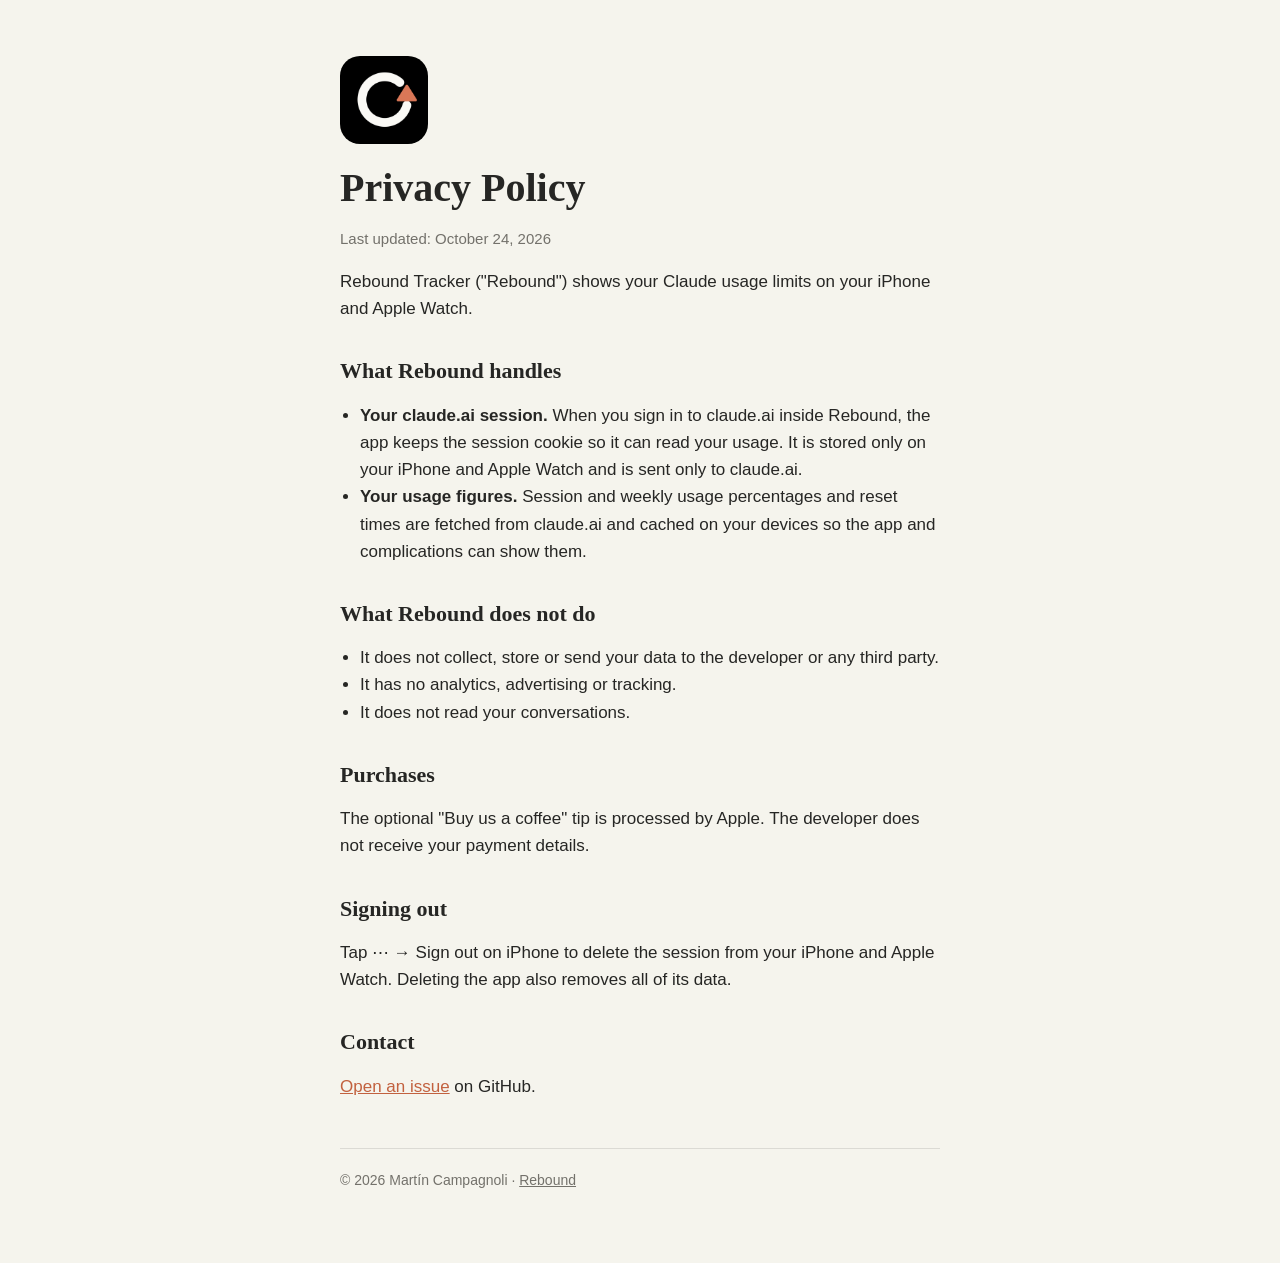
==== privacy/index.html @ c0738448 "Rebound site: support page and privacy policy Co-Authored-By: Claude Opus 5.5 <noreply@anthropic.com" ====
<!doctype html>
<html lang="en">
<head>
  <meta charset="utf-8">
  <meta name="viewport" content="width=device-width, initial-scale=1">
  <title>Rebound Privacy Policy</title>
  <meta name="description" content="How Rebound Tracker handles your data.">
  <link rel="icon" href="../icon.png">
  <link rel="stylesheet" href="../style.css">
</head>
<body>
<main>
  <a href="../"><img class="icon" src="../icon.png" alt="Rebound"></a>
  <h1>Privacy Policy</h1>
  <p class="updated">Last updated: October 24, 2026</p>

  <p>Rebound Tracker ("Rebound") shows your Claude usage limits on your iPhone and Apple Watch.</p>

  <h2>What Rebound handles</h2>
  <ul>
    <li><strong>Your claude.ai session.</strong> When you sign in to claude.ai inside Rebound, the app keeps the session cookie so it can read your usage. It is stored only on your iPhone and Apple Watch and is sent only to claude.ai.</li>
    <li><strong>Your usage figures.</strong> Session and weekly usage percentages and reset times are fetched from claude.ai and cached on your devices so the app and complications can show them.</li>
  </ul>

  <h2>What Rebound does not do</h2>
  <ul>
    <li>It does not collect, store or send your data to the developer or any third party.</li>
    <li>It has no analytics, advertising or tracking.</li>
    <li>It does not read your conversations.</li>
  </ul>

  <h2>Purchases</h2>
  <p>The optional "Buy us a coffee" tip is processed by Apple. The developer does not receive your payment details.</p>

  <h2>Signing out</h2>
  <p>Tap ⋯ → Sign out on iPhone to delete the session from your iPhone and Apple Watch. Deleting the app also removes all of its data.</p>

  <h2>Contact</h2>
  <p><a href="https://github.com/martincampagnoli/rebound-site/issues">Open an issue</a> on GitHub.</p>

  <footer>© 2026 Martín Campagnoli · <a href="../">Rebound</a></footer>
</main>
</body>
</html>
---- style.css ----
:root {
  --bg: #F5F4ED;
  --card: #FFFFFF;
  --text: #262624;
  --muted: #73716B;
  --accent: #C2613F;
  --line: rgba(38, 38, 36, 0.12);
}
@media (prefers-color-scheme: dark) {
  :root {
    --bg: #1F1E1C;
    --card: #2A2927;
    --text: #F5F4ED;
    --muted: #A3A19A;
    --accent: #E08A6C;
    --line: rgba(245, 244, 237, 0.12);
  }
}
* { box-sizing: border-box; }
body {
  margin: 0;
  background: var(--bg);
  color: var(--text);
  font: 17px/1.6 -apple-system, BlinkMacSystemFont, "Segoe UI", Helvetica, Arial, sans-serif;
}
main { max-width: 640px; margin: 0 auto; padding: 56px 20px 72px; }
h1, h2 { font-family: ui-serif, Georgia, "Times New Roman", serif; font-weight: 600; line-height: 1.2; }
h1 { font-size: 40px; margin: 20px 0 4px; }
h2 { font-size: 22px; margin: 36px 0 8px; }
p, li { color: var(--text); }
.lede { color: var(--muted); font-size: 19px; margin-top: 0; }
.icon { width: 88px; height: 88px; border-radius: 20px; display: block; }
a { color: var(--accent); }
ul { padding-left: 20px; }
.card { background: var(--card); border: 1px solid var(--line); border-radius: 16px; padding: 4px 22px; margin-top: 28px; }
.updated { color: var(--muted); font-size: 15px; }
footer { margin-top: 48px; padding-top: 20px; border-top: 1px solid var(--line); color: var(--muted); font-size: 14px; }
footer a { color: var(--muted); }
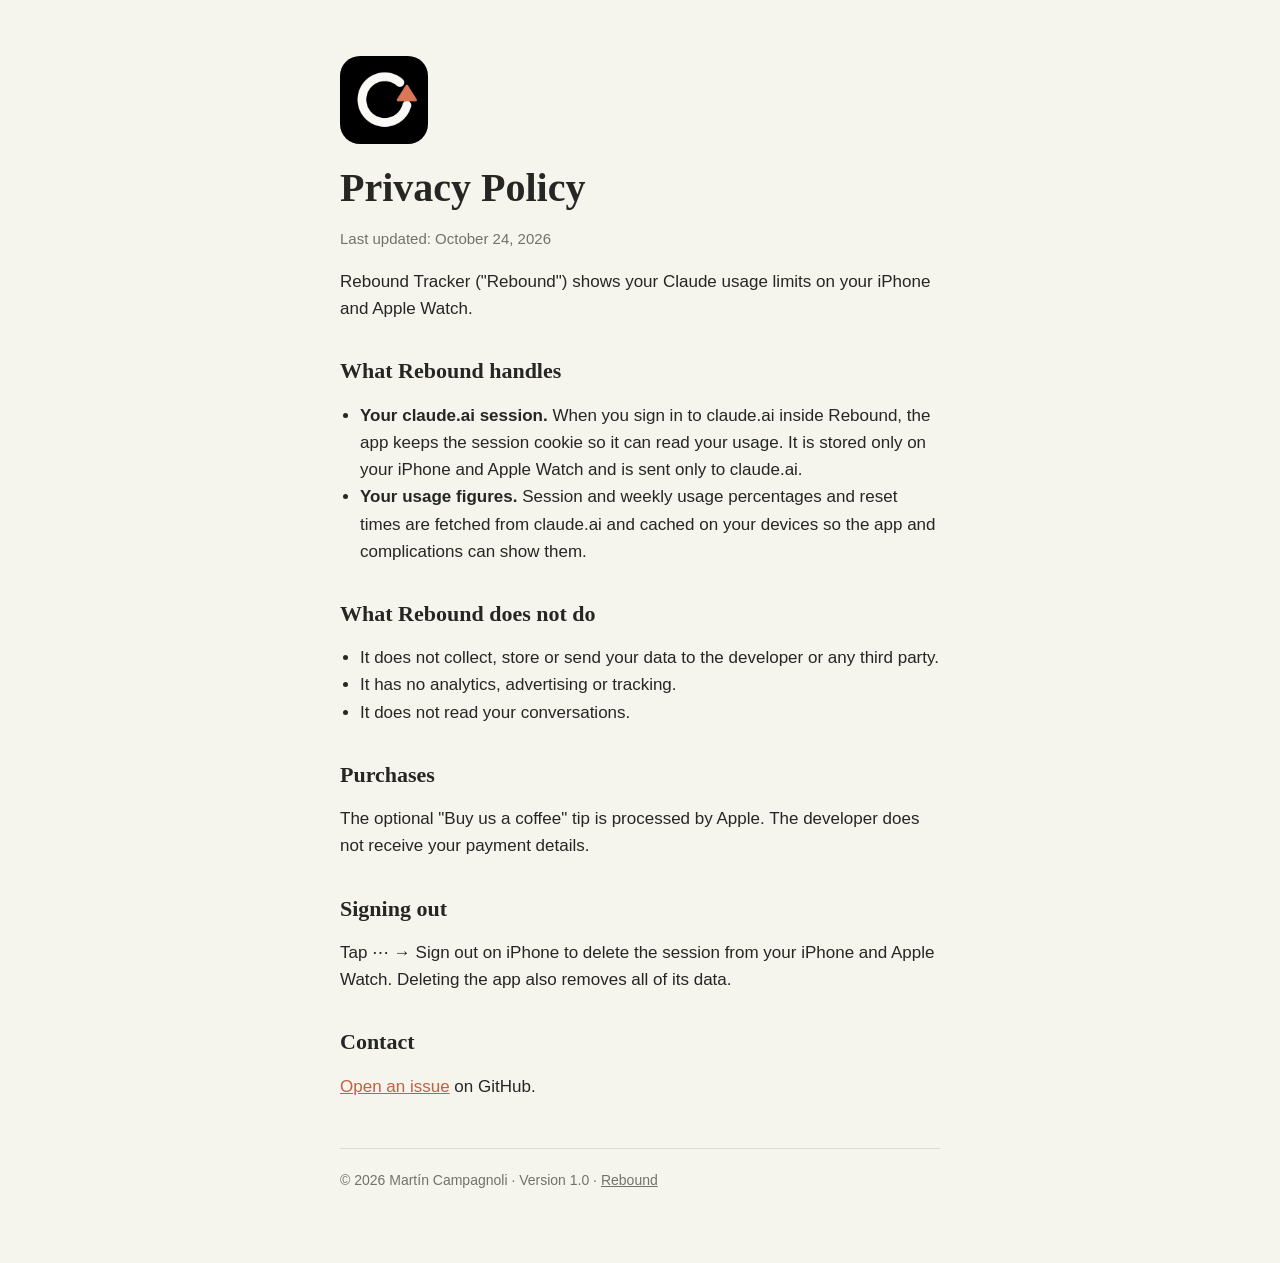
==== commit 48878505: "Show app version in the footer Co-Authored-By: Claude Opus 5.5 <noreply@anthropic.com>" ====
--- a/privacy/index.html
+++ b/privacy/index.html
@@ -38,7 +38,7 @@
   <h2>Contact</h2>
   <p><a href="https://github.com/martincampagnoli/rebound-site/issues">Open an issue</a> on GitHub.</p>
 
-  <footer>© 2026 Martín Campagnoli · <a href="../">Rebound</a></footer>
+  <footer>© 2026 Martín Campagnoli · Version 1.0 · <a href="../">Rebound</a></footer>
 </main>
 </body>
 </html>
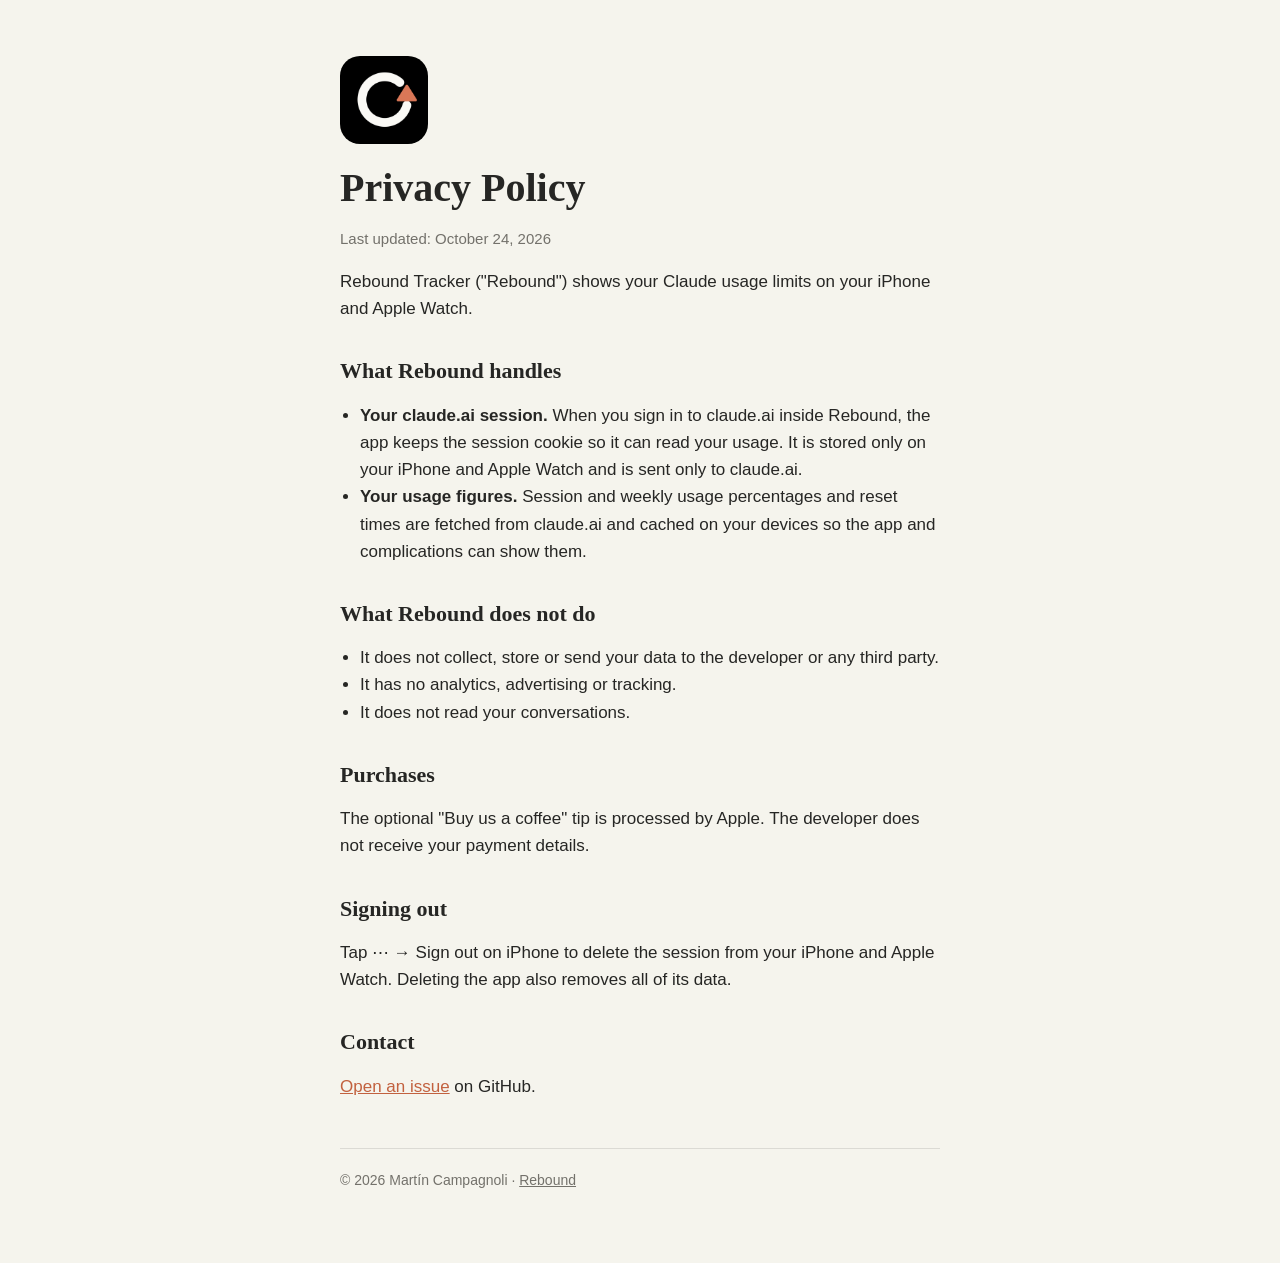
==== commit 26ae3a26: "Revert "Show app version in the footer" This reverts commit 488785058deee81ec6fac28ea94fd2753b07389d" ====
--- a/privacy/index.html
+++ b/privacy/index.html
@@ -38,7 +38,7 @@
   <h2>Contact</h2>
   <p><a href="https://github.com/martincampagnoli/rebound-site/issues">Open an issue</a> on GitHub.</p>
 
-  <footer>© 2026 Martín Campagnoli · Version 1.0 · <a href="../">Rebound</a></footer>
+  <footer>© 2026 Martín Campagnoli · <a href="../">Rebound</a></footer>
 </main>
 </body>
 </html>
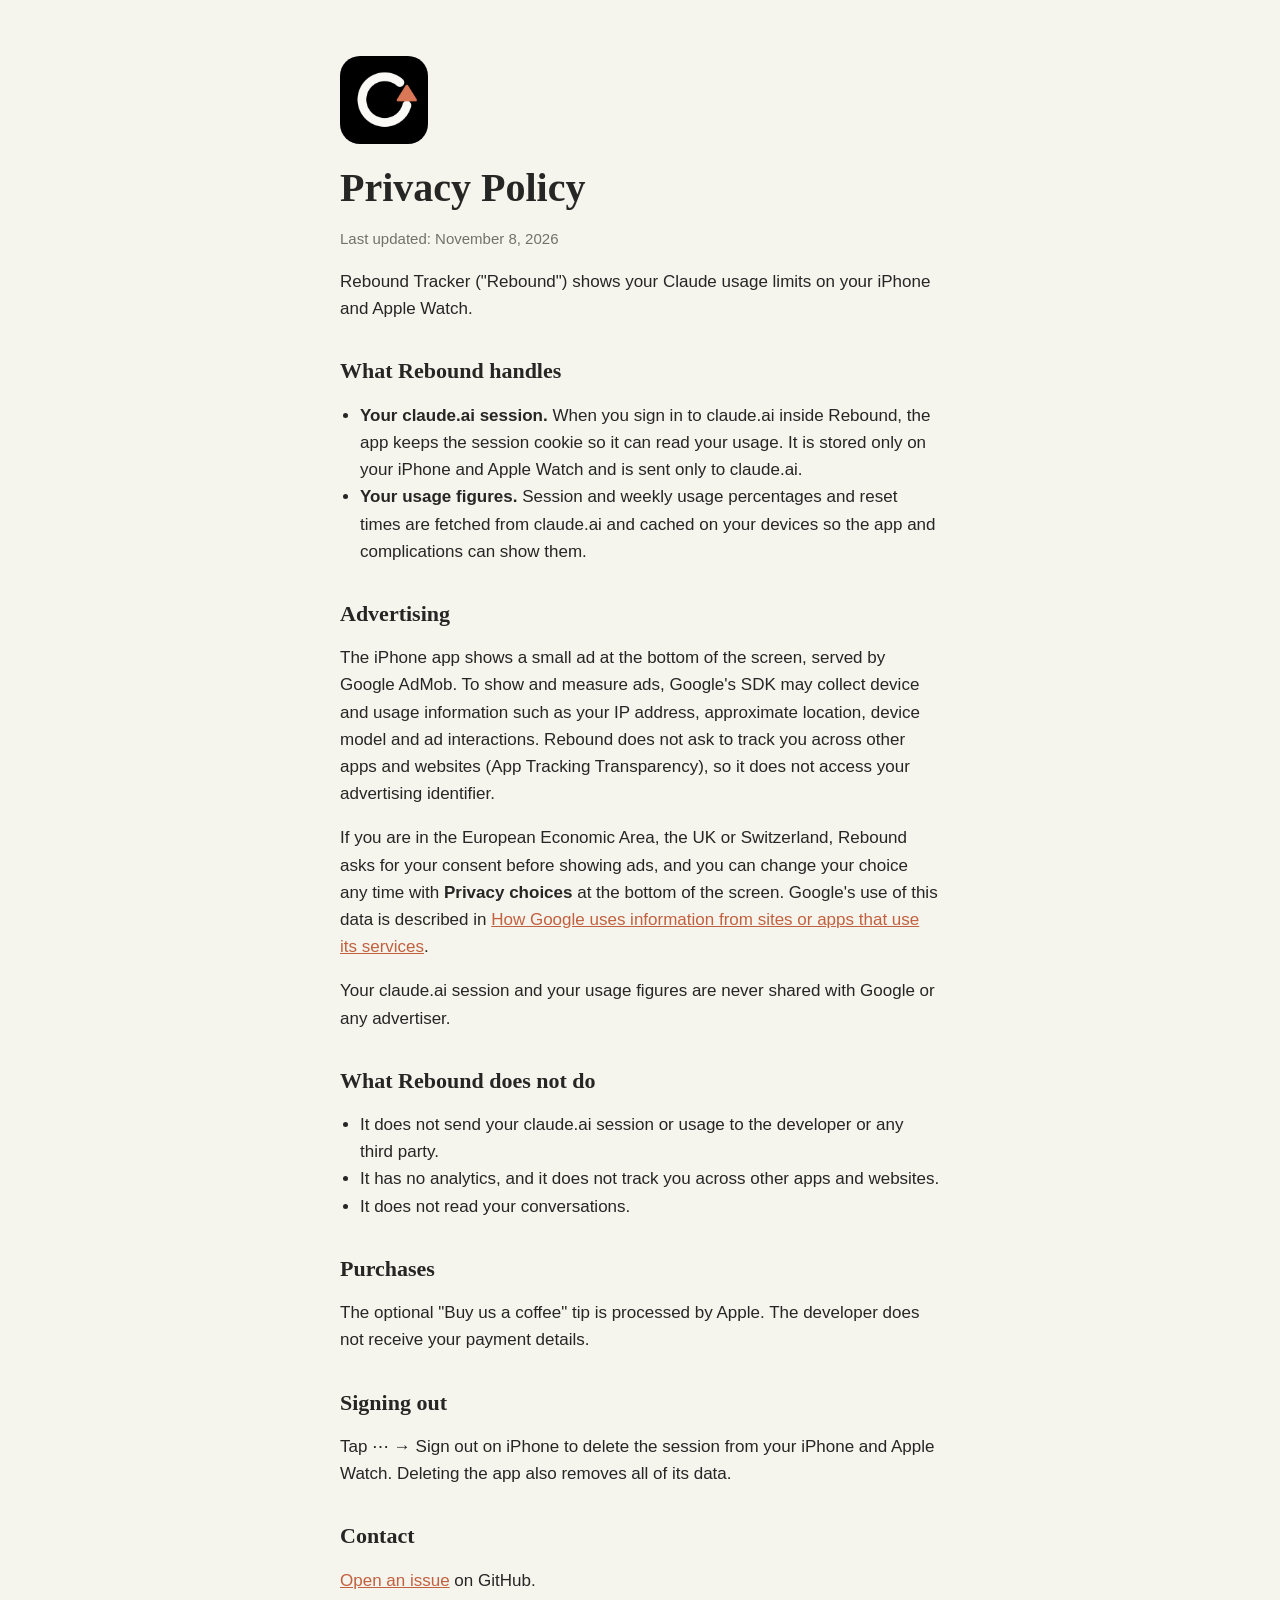
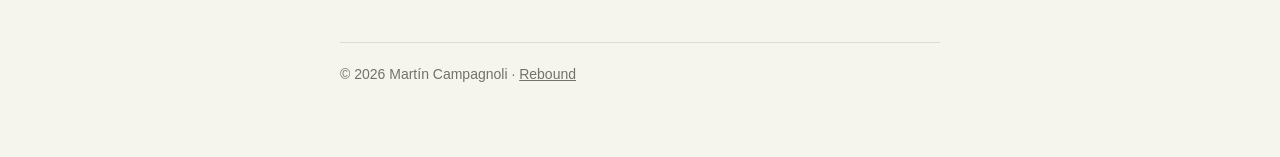
==== commit 8c9a0e5d: "Privacy policy: describe AdMob advertising Co-Authored-By: Claude Opus 5.5 <noreply@anthropic.com>" ====
--- a/privacy/index.html
+++ b/privacy/index.html
@@ -12,7 +12,7 @@
 <main>
   <a href="../"><img class="icon" src="../icon.png" alt="Rebound"></a>
   <h1>Privacy Policy</h1>
-  <p class="updated">Last updated: October 24, 2026</p>
+  <p class="updated">Last updated: November 8, 2026</p>
 
   <p>Rebound Tracker ("Rebound") shows your Claude usage limits on your iPhone and Apple Watch.</p>
 
@@ -22,10 +22,15 @@
     <li><strong>Your usage figures.</strong> Session and weekly usage percentages and reset times are fetched from claude.ai and cached on your devices so the app and complications can show them.</li>
   </ul>
 
+  <h2>Advertising</h2>
+  <p>The iPhone app shows a small ad at the bottom of the screen, served by Google AdMob. To show and measure ads, Google's SDK may collect device and usage information such as your IP address, approximate location, device model and ad interactions. Rebound does not ask to track you across other apps and websites (App Tracking Transparency), so it does not access your advertising identifier.</p>
+  <p>If you are in the European Economic Area, the UK or Switzerland, Rebound asks for your consent before showing ads, and you can change your choice any time with <strong>Privacy choices</strong> at the bottom of the screen. Google's use of this data is described in <a href="https://policies.google.com/technologies/partner-sites">How Google uses information from sites or apps that use its services</a>.</p>
+  <p>Your claude.ai session and your usage figures are never shared with Google or any advertiser.</p>
+
   <h2>What Rebound does not do</h2>
   <ul>
-    <li>It does not collect, store or send your data to the developer or any third party.</li>
-    <li>It has no analytics, advertising or tracking.</li>
+    <li>It does not send your claude.ai session or usage to the developer or any third party.</li>
+    <li>It has no analytics, and it does not track you across other apps and websites.</li>
     <li>It does not read your conversations.</li>
   </ul>
 
